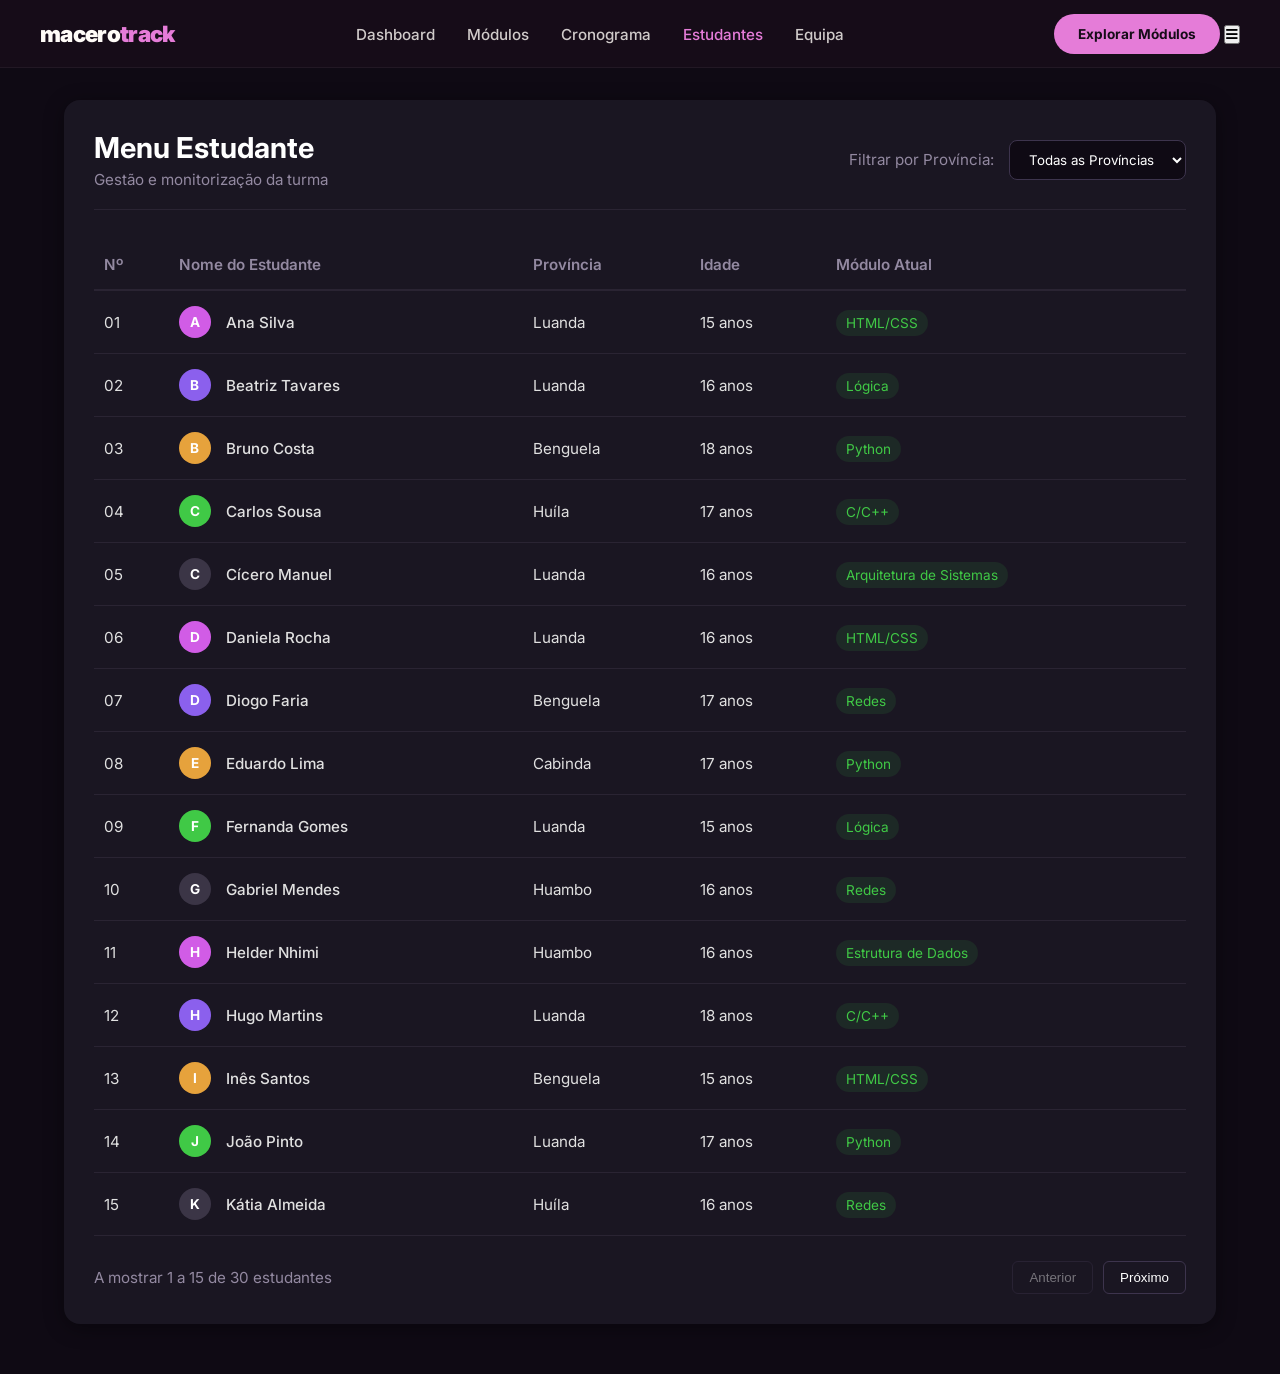
==== estudantes.html @ 0172c520 "Meu primeiro commit no Git Bash" ====
<!DOCTYPE html>
<html lang="pt-PT">
<head>
    <meta charset="UTF-8">
    <meta name="viewport" content="width=device-width, initial-scale=1.0">
    <title>Macerotrack - Estudantes</title>
    
    <link href="https://fonts.googleapis.com/css2?family=Inter:wght@400;500;600;700;900&display=swap" rel="stylesheet">
    <link rel="stylesheet" href="https://cdnjs.cloudflare.com/ajax/libs/font-awesome/6.4.0/css/all.min.css">
    
    <link rel="stylesheet" href="style.css">
</head>
<body>

    <header class="navbar-toggl">
        <div class="nav-container">
            <div class="logo">macero<span>track</span></div>
            
            <nav class="nav-menu" aria-label="Navegação Principal">
                <a href="index.html#dashboard">Dashboard</a>
                <a href="index.html#modulos">Módulos</a>
                <a href="index.html#cronograma">Cronograma</a>
                <a href="estudantes.html" style="color: var(--accent-pink); opacity: 1;">Estudantes</a>
                <a href="index.html#equipa">Equipa</a>
            </nav>
            
            <div class="nav-right">
                <a href="index.html#modulos" class="btn-toggl-rosa">Explorar Módulos</a>
                <button class="menu-mobile-toggle" aria-label="Abrir menu de navegação" aria-expanded="false">
                    <i class="fas fa-bars"></i>
                </button>
            </div>
        </div>
    </header>

    <main class="estudantes-main">
        <div class="estudantes-container">
            
            <div class="estudantes-header">
                <div>
                    <h2 class="titulo-seccao">Menu Estudante</h2>
                    <p class="subtitulo">Gestão e monitorização da turma</p>
                </div>
                <div class="filtro-provincia">
                    <label for="filtro">Filtrar por Província:</label>
                    <select id="filtro" class="select-dark">
                        <option value="todas">Todas as Províncias</option>
                        <option value="luanda">Luanda</option>
                        <option value="benguela">Benguela</option>
                        <option value="huambo">Huambo</option>
                        <option value="huila">Huíla</option>
                    </select>
                </div>
            </div>

            <div class="tabela-wrapper">
                <table class="tabela-estudantes">
                    <thead>
                        <tr>
                            <th>Nº</th>
                            <th>Nome do Estudante</th>
                            <th>Província</th>
                            <th>Idade</th>
                            <th>Módulo Atual</th> </tr>
                    </thead>
                    <tbody id="tabela-body">
                    </tbody>
                </table>
            </div>

            <div class="tabela-footer">
                <span id="info-paginacao">A mostrar 1 a 15 de 30 estudantes</span>
                <div class="paginacao-controles">
                    <button id="btn-anterior" class="btn-pag">Anterior</button>
                    <button id="btn-proximo" class="btn-pag">Próximo</button>
                </div>
            </div>
            
        </div>
    </main>

    <script src="script.js"></script>
</body>
</html>
---- style.css ----
/* ==========================================================================
   VARIÁVEIS GLOBAIS (ROOT) - Otimização para fácil manutenção
   ========================================================================== */
:root {
    /* Paleta de Cores Principais */
    --bg-main: #160c18;
    --bg-dark: #120914;
    --bg-card: #221425;
    --bg-light: #fffbf7;
    
    /* Cores de Texto */
    --text-light: #fffbf7;
    --text-muted: #a0aec0;
    --text-dark: #2c1338;
    --text-dark-muted: #55415f;
    --text-gray: #718096;

    /* Cores de Destaque (Accent) */
    --accent-pink: #e57cd8;
    --accent-pink-hover: #f39be8;
    --accent-rose: #ff4a85;
    --accent-rose-hover: #e03e72;
    --accent-green: #27c93f;
    --accent-amber: #ffbd2e;
    --accent-purple: #bc95df;
    --accent-red: #ff5f56;

    /* Configurações Gerais */
    --font-main: 'Inter', sans-serif;
    --transition-fast: 0.2s ease;
    --transition-smooth: 0.4s cubic-bezier(0.165, 0.84, 0.44, 1);
}

/* ==========================================================================
   RESET & CONFIGURAÇÕES GLOBAIS
   ========================================================================== */
* {
    margin: 0;
    padding: 0;
    box-sizing: border-box;
}

body {
    background-color: var(--bg-main);
    color: var(--text-light);
    font-family: var(--font-main);
    overflow-x: hidden;
    scroll-behavior: smooth;
}

/* ==========================================================================
   NAVBAR
   ========================================================================== */
.navbar-toggl {
    position: fixed;
    top: 0;
    left: 0;
    width: 100%;
    background-color: var(--bg-main);
    border-bottom: 1px solid rgba(255, 251, 247, 0.05);
    z-index: 1000;
    padding: 20px 40px;
}

.nav-container {
    max-width: 1300px;
    margin: 0 auto;
    display: flex;
    justify-content: space-between;
    align-items: center;
}

.logo {
    font-size: 1.4rem;
    font-weight: 900;
    letter-spacing: -0.03em;
}

.logo span { 
    color: var(--accent-pink); 
}

.nav-menu a {
    color: var(--text-light);
    text-decoration: none;
    font-size: 0.95rem;
    font-weight: 500;
    margin-right: 28px;
    opacity: 0.8;
    transition: opacity var(--transition-fast), color var(--transition-fast);
}

.nav-menu a:hover { 
    opacity: 1; 
    color: var(--accent-pink); 
}

.btn-toggl-rosa {
    background-color: var(--accent-pink);
    color: var(--bg-main);
    text-decoration: none;
    font-weight: 700;
    font-size: 0.85rem;
    padding: 12px 24px;
    border-radius: 50px;
    transition: transform var(--transition-fast), background-color var(--transition-fast);
}

.btn-toggl-rosa:hover { 
    transform: scale(1.05); 
    background-color: var(--accent-pink-hover);
}

/* ==========================================================================
   HERO PRINCIPAL (BOAS-VINDAS)
   ========================================================================== */
.hero-section {
    padding: 160px 24px 60px 24px;
    display: flex;
    flex-direction: column;
    align-items: center;
    text-align: center;
}

.hero-text-container {
    padding: 60px 20px 40px 20px;
    max-width: 900px;
    margin: 0 auto;
}

.hero-title {
    font-size: 3.5rem;
    font-weight: 900;
    line-height: 1.1;
    letter-spacing: -0.04em;
    margin-bottom: 24px;
}

.hero-title span { 
    font-style: italic; 
    color: var(--accent-pink); 
    font-weight: 400; 
}

.hero-about-box {
    margin-bottom: 30px;
}

.hero-subtitle, .hero-description { 
    font-size: 1.1rem; 
    color: var(--text-muted); 
    max-width: 800px; 
    margin: 0 auto 15px auto; 
    line-height: 1.6; 
}

/* BOTOÕES DO HERO */
.hero-buttons-row {
    display: block;
    text-align: center;
    margin-top: 25px;
    margin-bottom: 50px;
}

.btn-primary, .btn-secondary {
    display: inline-block;
    padding: 12px 28px;
    border-radius: 30px;
    text-decoration: none;
    font-weight: bold;
    font-size: 1rem;
    margin: 0 10px;
    transition: all var(--transition-fast);
}

.btn-primary {
    background-color: var(--accent-rose);
    color: var(--text-light);
}

.btn-primary:hover {
    background-color: var(--accent-rose-hover);
}

.btn-secondary {
    background-color: transparent;
    color: var(--text-light);
    border: 2px solid var(--accent-rose);
}

.btn-secondary:hover {
    background-color: rgba(213, 74, 133, 0.1);
}

/* ==========================================================================
   SEÇÃO MASTER: WORKSPACE TOGGL TRACK
   ========================================================================== */
.toggl-layout-wrapper {
    display: flex;
    width: 100%;
    max-width: 1300px;
    gap: 30px;
    justify-content: center;
    align-items: stretch;
}

/* --- COLUNAS LATERAIS (ESQUERDA E DIREITA) --- */
.toggl-side-left, .toggl-side-right {
    flex: 1;
    display: flex;
    flex-direction: column;
    align-items: center;
    justify-content: center;
    background: rgba(255, 255, 255, 0.02);
    border-radius: 16px;
    padding: 30px;
    border: 1px solid rgba(255, 251, 247, 0.03);
    max-width: 280px;
}

/* --- INTEGRAÇÕES & ÓRBITAS --- */
.integrations-dashed-box {
    width: 160px;
    height: 160px;
    border: 2px dashed rgba(255, 251, 247, 0.2);
    border-radius: 50%;
    position: relative;
    display: flex;
    align-items: center;
    justify-content: center;
    margin-bottom: 25px;
    animation: spinOrbit 40s linear infinite;
}

.power-button-circle {
    width: 60px;
    height: 60px;
    background: var(--accent-pink);
    border-radius: 50%;
    display: flex;
    align-items: center;
    justify-content: center;
    box-shadow: 0 0 20px rgba(229, 124, 216, 0.4);
    animation: stopSpin 40s linear infinite;
}

.power-icon {
    font-size: 1.6rem;
    color: var(--bg-main);
    font-weight: bold;
}

.icon-orbit {
    position: absolute;
    width: 34px;
    height: 34px;
    background: var(--bg-card);
    border: 1px solid rgba(255, 251, 247, 0.1);
    border-radius: 50%;
    display: flex;
    align-items: center;
    justify-content: center;
    font-size: 0.95rem;
    animation: stopSpin 40s linear infinite;
}

.io-1 { top: -17px; left: calc(50% - 17px); color: #f0db4f; }
.io-2 { right: -17px; top: calc(50% - 17px); color: #fff; }
.io-3 { bottom: -17px; left: calc(50% - 17px); color: #e34f26; }
.io-4 { left: -17px; top: calc(50% - 17px); color: #306998; }
.io-5 { top: 25px; right: 10px; color: #007acc; }
.io-6 { bottom: 25px; left: 10px; color: #264de4; }

@keyframes spinOrbit { from { transform: rotate(0deg); } to { transform: rotate(360deg); } }
@keyframes stopSpin { from { transform: rotate(0deg); } to { transform: rotate(-360deg); } }

.integrations-text { text-align: center; }
.integrations-text h3 { font-size: 2rem; font-weight: 900; }
.integrations-text p {
    font-size: 0.75rem;
    font-weight: 700;
    letter-spacing: 0.1em;
    color: var(--accent-pink);
    margin-top: 2px;
}

/* --- COLUNA CENTRAL: CARTÕES PREMIUM --- */
.toggl-center-cards {
    display: flex;
    flex-direction: row;
    justify-content: center;
    align-items: stretch;
    gap: 20px;
    flex: 3;
    min-width: 0;
    max-width: 960px;
    margin: 0 auto;
}

.toggl-white-card {
    flex: 1;
    min-width: 0;
    background-color: var(--bg-main);
    border-radius: 12px;
    border: 1px solid rgba(255, 255, 255, 0.05);
    box-shadow: 0 15px 35px rgba(0, 0, 0, 0.4);
}

.card-inner-padding {
    padding: 30px;
    display: flex;
    flex-direction: column;
    justify-content: space-between;
    height: 100%;
}

.toggl-card-title {
    font-size: 0.85rem;
    font-weight: 800;
    text-transform: uppercase;
    letter-spacing: 0.08em;
    opacity: 0.6;
    margin-bottom: 25px;
}

/* Gráfico de Barras */
.toggl-bars-container {
    height: 180px;
    display: flex;
    align-items: flex-end;
    gap: 28px;
    border-bottom: 2px solid rgba(255, 255, 255, 0.08);
    padding-bottom: 10px;
}

.toggl-bar-column {
    flex: 1;
    display: flex;
    flex-direction: column;
    justify-content: flex-end;
    height: 100%;
    position: relative;
    align-items: center;
}

.bar-fill {
    width: 100%;
    height: var(--bar-h);
    border-radius: 6px 6px 0 0;
    transition: transform var(--transition-fast), opacity var(--transition-fast);
}

.bar-fill:hover {
    opacity: 0.85;
    transform: scaleY(1.02);
}

.bar-name {
    font-size: 0.8rem;
    font-weight: 700;
    opacity: 0.7;
    margin-top: 8px;
    position: absolute;
    bottom: -25px;
}

/* Paleta do Gráfico */
.bg-tlp, .bg-pink { background-color: var(--accent-pink); }
.bg-tic, .bg-green { background-color: var(--accent-green); }
.bg-mat, .bg-amber { background-color: var(--accent-amber); }
.bg-port, .bg-purple { background-color: var(--accent-purple); }

/* Sumário de Atividade */
.toggl-card-footer-row {
    display: flex;
    align-items: center;
    background: rgba(255, 255, 255, 0.03);
    padding: 14px 16px;
    border-radius: 8px;
    font-size: 0.88rem;
    border-left: 4px solid var(--accent-pink);
    margin-top: 40px;
    gap: 8px;
    width: 100%;
}

.footer-dot-pink {
    width: 8px;
    height: 8px;
    background-color: var(--accent-pink);
    border-radius: 50%;
    margin-right: 4px;
    flex-shrink: 0;
}

.footer-project-txt {
    flex: 1;
    font-weight: 600;
    white-space: nowrap;
    overflow: hidden;
    text-overflow: ellipsis;
}

.footer-timer-txt {
    font-weight: 700;
    color: var(--accent-pink);
    flex-shrink: 0;
}

/* Top Active Bar */
.toggl-active-top-bar {
    border-bottom: 1px solid rgba(255, 255, 255, 0.06);
    padding-bottom: 20px;
    margin-bottom: 20px;
}

.top-bar-label, .table-grid-header {
    font-size: 0.75rem;
    font-weight: 700;
    opacity: 0.5;
    letter-spacing: 0.05em;
}

.top-bar-label {
    display: block;
    margin-bottom: 12px;
}

.top-users-flex {
    display: flex;
    gap: 12px;
    flex-wrap: wrap;
}

.user-pill {
    display: flex;
    align-items: center;
    gap: 8px;
    background: rgba(255, 255, 255, 0.04);
    padding: 6px 12px;
    border-radius: 50px;
    font-size: 0.85rem;
    font-weight: 600;
}

.pill-av, .row-av {
    border-radius: 50%;
    display: flex;
    align-items: center;
    justify-content: center;
    color: var(--bg-main);
    font-weight: 700;
}

.pill-av { width: 20px; height: 20px; font-size: 0.7rem; }
.row-av { width: 24px; height: 24px; font-size: 0.75rem; flex-shrink: 0; }
.pill-time { opacity: 0.5; font-weight: 400; margin-left: 4px; }

/* Tabela em Grid */
.toggl-grid-table {
    display: flex;
    flex-direction: column;
    width: 100%;
}

.table-grid-header, .table-grid-row {
    display: grid;
    grid-template-columns: 100px 1fr 65px;
    gap: 12px;
    align-items: center;
    width: 100%;
}

.table-grid-header {
    padding-bottom: 10px;
    border-bottom: 1px solid rgba(255, 255, 255, 0.06);
}

.table-grid-header div { white-space: nowrap; }

.table-grid-body {
    display: flex;
    flex-direction: column;
}

.table-grid-row {
    padding: 14px 0;
    border-bottom: 1px solid rgba(255, 255, 255, 0.04);
    font-size: 0.88rem;
}

.row-active-now {
    background: rgba(39, 201, 63, 0.05);
    margin: 0 -15px;
    padding: 14px 15px;
    border-radius: 4px;
    border-bottom: none;
}

.cell-member {
    display: flex;
    align-items: center;
    gap: 10px;
    min-width: 0;
}

.name-bold, .cell-desc {
    white-space: nowrap;
    overflow: hidden;
    text-overflow: ellipsis;
}

.name-bold { font-weight: 700; }
.cell-desc { opacity: 0.7; }

.cell-time {
    text-align: right;
    font-weight: 600;
    display: flex;
    align-items: center;
    justify-content: flex-end;
    gap: 6px;
    white-space: nowrap;
}

.pulse-green-dot {
    width: 8px;
    height: 8px;
    background-color: var(--accent-green);
    border-radius: 50%;
    box-shadow: 0 0 8px var(--accent-green);
    animation: pulseGreen 2s infinite;
}

@keyframes pulseGreen {
    0% { transform: scale(0.95); box-shadow: 0 0 0 0 rgba(39, 201, 63, 0.7); }
    70% { transform: scale(1); box-shadow: 0 0 0 6px rgba(39, 201, 63, 0); }
    100% { transform: scale(0.95); box-shadow: 0 0 0 0 rgba(39, 201, 63, 0); }
}

/* --- COLUNA DIREITA: COMPOSIÇÃO DE DISPOSITIVOS --- */
.texto-plataformas {
    position: absolute;
    top: 25px;
    left: 25px;
    right: 25px;
    pointer-events: none;
    z-index: 10;
}

.texto-plataformas h4 {
    color: var(--text-gray);
    font-size: 0.85rem;
    letter-spacing: 0.05em;
    font-weight: bold;
    margin: 0 0 8px 0;
    text-transform: uppercase;
    text-align: left;
    line-height: 1.2;
}

.texto-plataformas p {
    color: var(--text-muted);
    font-size: 0.8rem;
    line-height: 1.4;
    margin: 0;
    text-align: left;
}

.vector-illustration-container {
    display: flex;
    flex-direction: column;
    align-items: center;
    width: 100%;
    position: relative;
}

.v-phone-wrapper {
    width: 52px;
    height: 100px;
    background: var(--bg-card);
    border: 2px solid rgba(255, 251, 247, 0.2);
    border-radius: 10px;
    position: absolute;
    top: -25px;
    left: 5px;
    z-index: 2;
    padding: 5px;
    display: flex;
    flex-direction: column;
    justify-content: flex-end;
    align-items: center;
    box-shadow: 0 10px 25px rgba(0,0,0,0.4);
}

.v-phone-screen { width: 100%; height: 78px; background: var(--accent-pink); border-radius: 5px; }
.v-phone-button { width: 14px; height: 2px; background: rgba(255,251,247,0.2); margin-top: 4px; border-radius: 2px; }

.v-connect-line {
    width: 80px;
    height: 2px;
    border-top: 2px dashed rgba(255, 251, 247, 0.15);
    position: absolute;
    top: 35px;
    right: 35px;
    transform: rotate(-15deg);
}

.v-laptop-wrapper {
    width: 150px;
    display: flex;
    flex-direction: column;
    align-items: center;
    margin-top: 45px;
}

.v-laptop-screen {
    width: 130px;
    height: 82px;
    background: var(--bg-card);
    border: 3px solid rgba(255, 251, 247, 0.2);
    border-bottom: none;
    border-radius: 8px 8px 0 0;
    display: flex;
    align-items: center;
    justify-content: center;
}

.v-laptop-logo { width: 12px; height: 12px; background: var(--bg-light); opacity: 0.15; border-radius: 50%; }
.v-laptop-base { width: 160px; height: 6px; background: rgba(255, 251, 247, 0.3); border-radius: 0 0 6px 6px; }
.v-hands-typing { display: flex; justify-content: space-between; width: 55px; margin-top: 6px; opacity: 0.25; }
.v-hand-l, .v-hand-r { width: 16px; height: 5px; background: var(--bg-light); border-radius: 3px; }

/* Barra inferior de marcas */
.toggl-brands-footer {
    width: 100%;
    max-width: 1300px;
    border-top: 1px solid rgba(255, 251, 247, 0.05);
    margin-top: 60px;
    padding-top: 30px;
}

.brands-inner-flex {
    display: flex;
    justify-content: center;
    align-items: center;
    max-width: 900px;
    margin: 0 auto;
    flex-wrap: wrap;
    gap: 50px;
}

.brand-item-logo i {
    font-size: 32px;
    color: rgba(255, 255, 255, 0.25); 
    transition: color 0.3s ease, transform var(--transition-fast);
}

.brand-item-logo i:hover { 
    color: var(--accent-pink); 
    transform: scale(1.08);
}

/* ==========================================================================
   MÓDULOS TÉCNICOS
   ========================================================================== */
.modulos-cards-section {
    padding: 100px 40px;
    background-color: var(--bg-light);
    color: var(--text-dark);
    display: flex;
    flex-direction: column;
    align-items: center;
}

.modulos-cards-section .section-header {
    text-align: center;
    max-width: 650px;
    margin-bottom: 50px;
}

.modulos-cards-section .section-header h2 {
    font-size: 2.4rem;
    font-weight: 900;
    margin-bottom: 14px;
    letter-spacing: -0.02em;
}

.modulos-cards-section .section-header p {
    opacity: 0.7;
    font-size: 1.05rem;
    line-height: 1.5;
}

.cards-modulos-container {
    display: flex;
    width: 100%;
    max-width: 1200px;
    gap: 30px;
    justify-content: center;
    flex-wrap: wrap;
}

.card-modulo {
    flex: 1;
    min-width: 300px;
    max-width: 360px;
    padding: 35px 25px;
    border-radius: 16px;
    display: flex;
    flex-direction: column;
    justify-content: space-between;
    box-shadow: 0 4px 20px rgba(44, 19, 56, 0.02);
    position: relative;
    z-index: 1;
    transition: transform var(--transition-smooth), box-shadow var(--transition-smooth);
}

.card-modulo:hover {
    transform: translateY(-12px) scale(1.02);
    box-shadow: 0 22px 40px rgba(44, 19, 56, 0.1);
    z-index: 5;
}

.style-rosa { background-color: #fff0eb; }
.style-amarelo { background-color: #fff9e6; }
.style-lilas { background-color: #f7effa; }

.card-top-num {
    font-size: 2.2rem;
    font-weight: 900;
    color: var(--text-dark);
    margin-bottom: 12px;
    text-align: center;
}

.card-headline {
    font-size: 1.2rem;
    font-weight: 800;
    text-align: center;
    color: var(--text-dark);
    margin-bottom: 20px;
    min-height: 40px;
}

.card-img-wrapper {
    width: 100%;
    height: 160px;
    border-radius: 12px;
    overflow: hidden;
    margin-bottom: 22px;
    border: 1px solid rgba(44, 19, 56, 0.05);
}

.card-img-wrapper img {
    width: 100%;
    height: 100%;
    object-fit: cover;
}

.card-desc-text {
    font-size: 0.95rem;
    line-height: 1.6;
    color: var(--text-dark-muted);
    text-align: left;
    margin-bottom: 25px;
}

.card-footer-toggl-style {
    display: flex;
    justify-content: space-between;
    align-items: center;
    border-top: 1px solid rgba(44, 19, 56, 0.08);
    padding-top: 20px;
    margin-top: 10px;
}

.footer-logo-brand {
    height: 26px;
    display: flex;
    align-items: center;
}

.footer-logo-brand img {
    height: 100%;
    width: auto;
}

.footer-badge-text {
    font-size: 0.82rem;
    font-weight: 700;
    color: var(--text-dark);
    letter-spacing: 0.3px;
    display: block;
    padding: 2px 8px;
    transform-origin: bottom left;
    transition: transform var(--transition-smooth);
}

.card-modulo:hover .footer-badge-text {
    transform: skewX(-12px) rotate(2deg);
}

.footer-badge-text span {
    margin-left: 6px;
    font-size: 0.9rem;
    display: inline-block;
    transition: transform 0.3s ease;
}

.card-modulo:hover .footer-badge-text span {
    transform: translateX(6px) rotate(-2deg);
}

/* ==========================================================================
   CRONOGRAMA DE HORÁRIOS TÉCNICOS
   ========================================================================== */
.cronograma-section {
    padding: 100px 40px;
    background-color: var(--bg-main);
    display: flex;
    flex-direction: column;
    align-items: center;
}

.calendar-container {
    width: 100%;
    max-width: 1200px;
    display: grid;
    grid-template-columns: repeat(5, 1fr);
    gap: 16px;
    margin-top: 40px;
}

.calendar-day {
    background: var(--bg-card);
    border-radius: 12px;
    padding: 20px;
    border: 1px solid rgba(255, 251, 247, 0.05);
    min-height: 220px;
    display: flex;
    flex-direction: column;
    gap: 10px;
}

.day-name {
    font-size: 0.95rem;
    font-weight: 700;
    opacity: 0.5;
    padding-bottom: 8px;
    border-bottom: 1px solid rgba(255, 255, 255, 0.05);
    margin-bottom: 6px;
}

.calendar-event {
    padding: 12px;
    border-radius: 8px;
    font-size: 0.85rem;
    font-weight: 700;
    line-height: 1.2;
}

/* ==========================================================================
   CRONOGRAMA DE HORÁRIOS TÉCNICOS (ATUALIZADO)
   ========================================================================== */

/* Matérias de T.I. e Práticas */
.block-tlp { 
    background: rgba(229, 124, 216, 0.12); 
    color: var(--accent-pink); 
    border-left: 4px solid var(--accent-pink); 
}
.block-tic { 
    background: rgba(39, 201, 63, 0.12); 
    color: var(--accent-green); 
    border-left: 4px solid var(--accent-green); 
}
.block-electrotecnia { 
    background: rgba(227, 79, 38, 0.12); 
    color: #e34f26; /* Laranja Escuro/Ferrugem */
    border-left: 4px solid #e34f26; 
}

/* Ciências Exatas */
.block-matematica { 
    background: rgba(255, 95, 86, 0.12); 
    color: var(--accent-red); 
    border-left: 4px solid var(--accent-red); 
}
.block-fisica { 
    background: rgba(255, 189, 46, 0.12); 
    color: var(--accent-amber); 
    border-left: 4px solid var(--accent-amber); 
}
.block-quimica { 
    background: rgba(139, 92, 246, 0.12); 
    color: #8b5cf6; /* Índigo/Roxo Claro */
    border-left: 4px solid #8b5cf6; 
}

/* Linguagens e Humanas */
.block-portugues { 
    background: rgba(255, 74, 133, 0.12); 
    color: var(--accent-rose); 
    border-left: 4px solid var(--accent-rose); 
}
.block-ingles { 
    background: rgba(51, 181, 229, 0.12); 
    color: #33b5e5; /* Azul Claro/Ciano */
    border-left: 4px solid #33b5e5; 
}
.block-fai { 
    background: rgba(188, 149, 223, 0.12); 
    color: var(--accent-purple); 
    border-left: 4px solid var(--accent-purple); 
}

/* Gestão e Outros */
.block-empreendedorismo { 
    background: rgba(32, 201, 151, 0.12); 
    color: #20c997; /* Verde Água/Mint */
    border-left: 4px solid #20c997; 
}
.block-seac { 
    background: rgba(255, 95, 86, 0.12); /* Mesma cor base do Red, se decidires usar */
    color: var(--accent-red); 
    border-left: 4px solid var(--accent-red); 
}

/* Estudo Livre */
.block-free { 
    background: rgba(255, 255, 255, 0.04); 
    color: var(--text-light); 
    opacity: 0.4; 
    font-style: italic; 
    border-left: 4px solid rgba(255, 255, 255, 0.2); 
}

/* ==========================================================================
   DESENVOLVEDORES (EQUIPA)
   ========================================================================== */
.equipa-section {
    padding: 100px 40px;
    background: var(--bg-dark);
    display: flex;
    flex-direction: column;
    align-items: center;
}

.section-title-center {
    text-align: center;
    font-size: 2.5rem;
    font-weight: 900;
    margin-bottom: 50px;
    letter-spacing: -0.02em;
}

.cards-equipa-container {
    width: 100%;
    max-width: 1200px;
    display: grid;
    grid-template-columns: repeat(3, 1fr);
    gap: 24px;
}

.card-membro {
    background: var(--bg-main);
    border: 1px solid rgba(255, 251, 247, 0.05);
    padding: 40px 30px;
    border-radius: 16px;
    position: relative;
    transition: transform 0.3s, border-color 0.3s, box-shadow 0.3s;
}

.card-membro:hover {
    transform: translateY(-5px);
    border-color: var(--accent-pink);
    box-shadow: 0 15px 30px rgba(0, 0, 0, 0.2);
}

.membro-num {
    font-size: 3.5rem;
    font-weight: 900;
    color: var(--accent-pink);
    opacity: 0.08;
    position: absolute;
    top: 15px;
    right: 25px;
    user-select: none;
}

.card-membro h3 {
    font-size: 1.4rem;
    font-weight: 800;
    margin-bottom: 12px;
}

.card-membro p {
    opacity: 0.7;
    font-size: 0.95rem;
    line-height: 1.6;
}

.membro-contactos {
    margin-top: 15px;
    display: flex;
    flex-direction: column;
    gap: 8px;
    text-align: left;
}

.membro-contactos a {
    color: var(--text-muted);
    text-decoration: none;
    font-size: 0.9rem;
    transition: color var(--transition-fast);
    display: inline-flex;
    align-items: center;
    gap: 10px;
}

.membro-contactos a:hover {
    color: var(--accent-rose);
}

/* ==========================================================================
   RODAPÉ FINAL
   ========================================================================== */
.footer-toggl {
    text-align: center;
    padding: 40px 24px;
    opacity: 0.5;
    font-size: 0.9rem;
    border-top: 1px solid rgba(255, 251, 247, 0.03);
    background-color: var(--bg-dark);
}

/* ==========================================================================
   RESPONSIVIDADE (MOBILE FIRST/ADAPTIVE)
   ========================================================================== */
@media (max-width: 1150px) {
    .toggl-layout-wrapper {
        flex-direction: column;
        align-items: center;
    }
    .toggl-side-left, .toggl-side-right {
        max-width: 100%;
        width: 100%;
    }
    .cards-equipa-container {
        grid-template-columns: repeat(2, 1fr);
    }
}

@media (max-width: 850px) {
    .hero-title {
        font-size: 2.6rem;
    }
    .nav-menu {
        display: none;
    }
    .calendar-container, .cards-equipa-container {
        grid-template-columns: 1fr;
    }
    .toggl-center-cards {
        flex-direction: column;
        align-items: stretch;
    }
    .table-grid-header, .table-grid-row {
        grid-template-columns: 100px 1fr;
    }
    .cell-time {
        display: none;
    }
}

/* Container em Grid de 2 Colunas */
.dashboard-grid-2 {
    display: grid;
    grid-template-columns: 2fr 1fr;
    gap: 24px;
    margin-top: 30px;
    padding: 0 20px;
}

/* Base dos Cards (Igual ao que já deves ter) */
.dashboard-card {
    background: rgba(255, 255, 255, 0.03);
    border: 1px solid rgba(255, 255, 255, 0.05);
    border-radius: 16px;
    padding: 24px;
}

.card-header {
    display: flex;
    justify-content: space-between;
    align-items: center;
    margin-bottom: 20px;
}

.badge-count {
    background: rgba(229, 124, 216, 0.15);
    color: var(--accent-pink);
    padding: 4px 10px;
    border-radius: 20px;
    font-size: 0.8rem;
    font-weight: bold;
}

/* Tabela de Estudantes */
.table-wrapper {
    max-height: 300px;
    overflow-y: auto;
    padding-right: 8px;
}

/* Scrollbar Bonita */
.table-wrapper::-webkit-scrollbar {
    width: 6px;
}
.table-wrapper::-webkit-scrollbar-thumb {
    background: rgba(255, 255, 255, 0.1);
    border-radius: 10px;
}

.students-table {
    width: 100%;
    border-collapse: collapse;
    text-align: left;
}

.students-table th {
    color: var(--text-muted);
    font-size: 0.85rem;
    padding-bottom: 12px;
    border-bottom: 1px solid rgba(255, 255, 255, 0.05);
}

.students-table td {
    padding: 14px 0;
    border-bottom: 1px solid rgba(255, 255, 255, 0.03);
    font-size: 0.95rem;
}

.student-profile {
    display: flex;
    align-items: center;
    gap: 10px;
}

.avatar-mini {
    width: 28px;
    height: 28px;
    background: rgba(255, 255, 255, 0.1);
    border-radius: 50%;
}

.status-dot {
    display: inline-block;
    width: 8px;
    height: 8px;
    background: var(--accent-green);
    border-radius: 50%;
    margin-right: 5px;
}

/* Painel de Províncias e Barras de Progresso */
.card-subtitle {
    color: var(--text-muted);
    font-size: 0.85rem;
    margin-top: -15px;
    margin-bottom: 25px;
}

.provincia-item {
    margin-bottom: 20px;
}

.provincia-info {
    display: flex;
    justify-content: space-between;
    margin-bottom: 8px;
    font-size: 0.9rem;
}

.provincia-qty {
    color: var(--text-muted);
}

.progress-bar-bg {
    width: 100%;
    height: 6px;
    background: rgba(255, 255, 255, 0.05);
    border-radius: 10px;
    overflow: hidden;
}

.progress-bar-fill {
    height: 100%;
    border-radius: 10px;
}

/* Cores customizadas para as barras das províncias */
.fill-luanda { background: var(--accent-purple); }
.fill-benguela { background: var(--accent-pink); }
.fill-huambo { background: var(--accent-green); }

/* ========================================== */
/* CSS EXCLUSIVO DA PÁGINA: ESTUDANTES        */
/* ========================================== */

/* Container Principal com espaço para a Navbar Fixa */
.estudantes-main {
    padding: 100px 5% 50px; 
    background-color: #0f0a14; /* Cor de fundo principal baseada na vossa imagem */
    min-height: 100vh;
    color: #ffffff;
}

/* O "Card" gigante onde a tabela fica dentro */
.estudantes-container {
    background-color: #1a1622; /* Fundo ligeiramente mais claro para destacar */
    border-radius: 16px;
    padding: 30px;
    box-shadow: 0 4px 20px rgba(0, 0, 0, 0.4);
}

/* Cabeçalho e Filtro Província */
.estudantes-header {
    display: flex;
    justify-content: space-between;
    align-items: center;
    margin-bottom: 30px;
    border-bottom: 1px solid #2a2433;
    padding-bottom: 20px;
}

.titulo-seccao {
    font-size: 1.8rem;
    margin: 0;
    color: #ffffff;
}

.subtitulo {
    font-size: 0.95rem;
    color: #9389a1;
    margin-top: 5px;
}

.filtro-provincia {
    display: flex;
    align-items: center;
    gap: 15px;
}

.filtro-provincia label {
    font-size: 0.95rem;
    color: #9389a1;
}

.select-dark {
    background-color: #0f0a14;
    color: #ffffff;
    border: 1px solid #3d344d;
    padding: 10px 15px;
    border-radius: 8px;
    outline: none;
    cursor: pointer;
    font-family: inherit;
}

/* Estrutura da Tabela */
.tabela-wrapper {
    overflow-x: auto; /* Permite scroll horizontal em telemóveis */
}

.tabela-estudantes {
    width: 100%;
    border-collapse: collapse;
    text-align: left;
}

.tabela-estudantes th {
    color: #9389a1;
    font-weight: 600;
    padding: 15px 10px;
    border-bottom: 2px solid #2a2433;
    font-size: 0.95rem;
}

.tabela-estudantes td {
    padding: 15px 10px;
    border-bottom: 1px solid #2a2433;
    font-size: 0.95rem;
    color: #e0e0e0;
}

.tabela-estudantes tbody tr:hover {
    background-color: #231d2e; /* Efeito highlight quando passas o rato */
    cursor: pointer;
    transition: background-color 0.2s ease;
}

/* Avatares Circulares na Tabela */
.aluno-info {
    display: flex;
    align-items: center;
    gap: 15px;
    font-weight: 500;
}

.avatar {
    width: 32px;
    height: 32px;
    border-radius: 50%;
    display: flex;
    justify-content: center;
    align-items: center;
    font-size: 0.85rem;
    font-weight: bold;
    color: #fff;
}

/* Cores dos avatares inspiradas no vosso design original */
.c-bg { background-color: #d15ce6; } /* Rosa do Cícero */
.m-bg { background-color: #8b60ed; } /* Roxo do Moisés */
.s-bg { background-color: #e6a23c; } /* Amarelo do Sadrack */
.h-bg { background-color: #40c946; } /* Verde do Helder */
.d-bg { background-color: #3b3546; } /* Cinza Escuro Padrão para os outros alunos */

/* Estilo do Status Ativo */
.status-ativo {
    font-size: 0.85rem;
    color: #40c946;
    background-color: rgba(64, 201, 70, 0.1);
    padding: 5px 10px;
    border-radius: 20px;
}

/* Falsa Paginação (Rodapé) */
.tabela-footer {
    display: flex;
    justify-content: space-between;
    align-items: center;
    margin-top: 25px;
    font-size: 0.95rem;
    color: #9389a1;
}

.paginacao-controles {
    display: flex;
    gap: 10px;
}

.btn-pag {
    background-color: #1a1622;
    border: 1px solid #3d344d;
    color: #fff;
    padding: 8px 16px;
    border-radius: 6px;
    cursor: pointer;
    transition: all 0.2s ease;
}

.btn-pag.active {
    background-color: #d15ce6;
    border-color: #d15ce6;
}

.btn-pag:hover:not(:disabled) {
    background-color: #3d344d;
}

.btn-pag:disabled {
    opacity: 0.4;
    cursor: not-allowed;
}
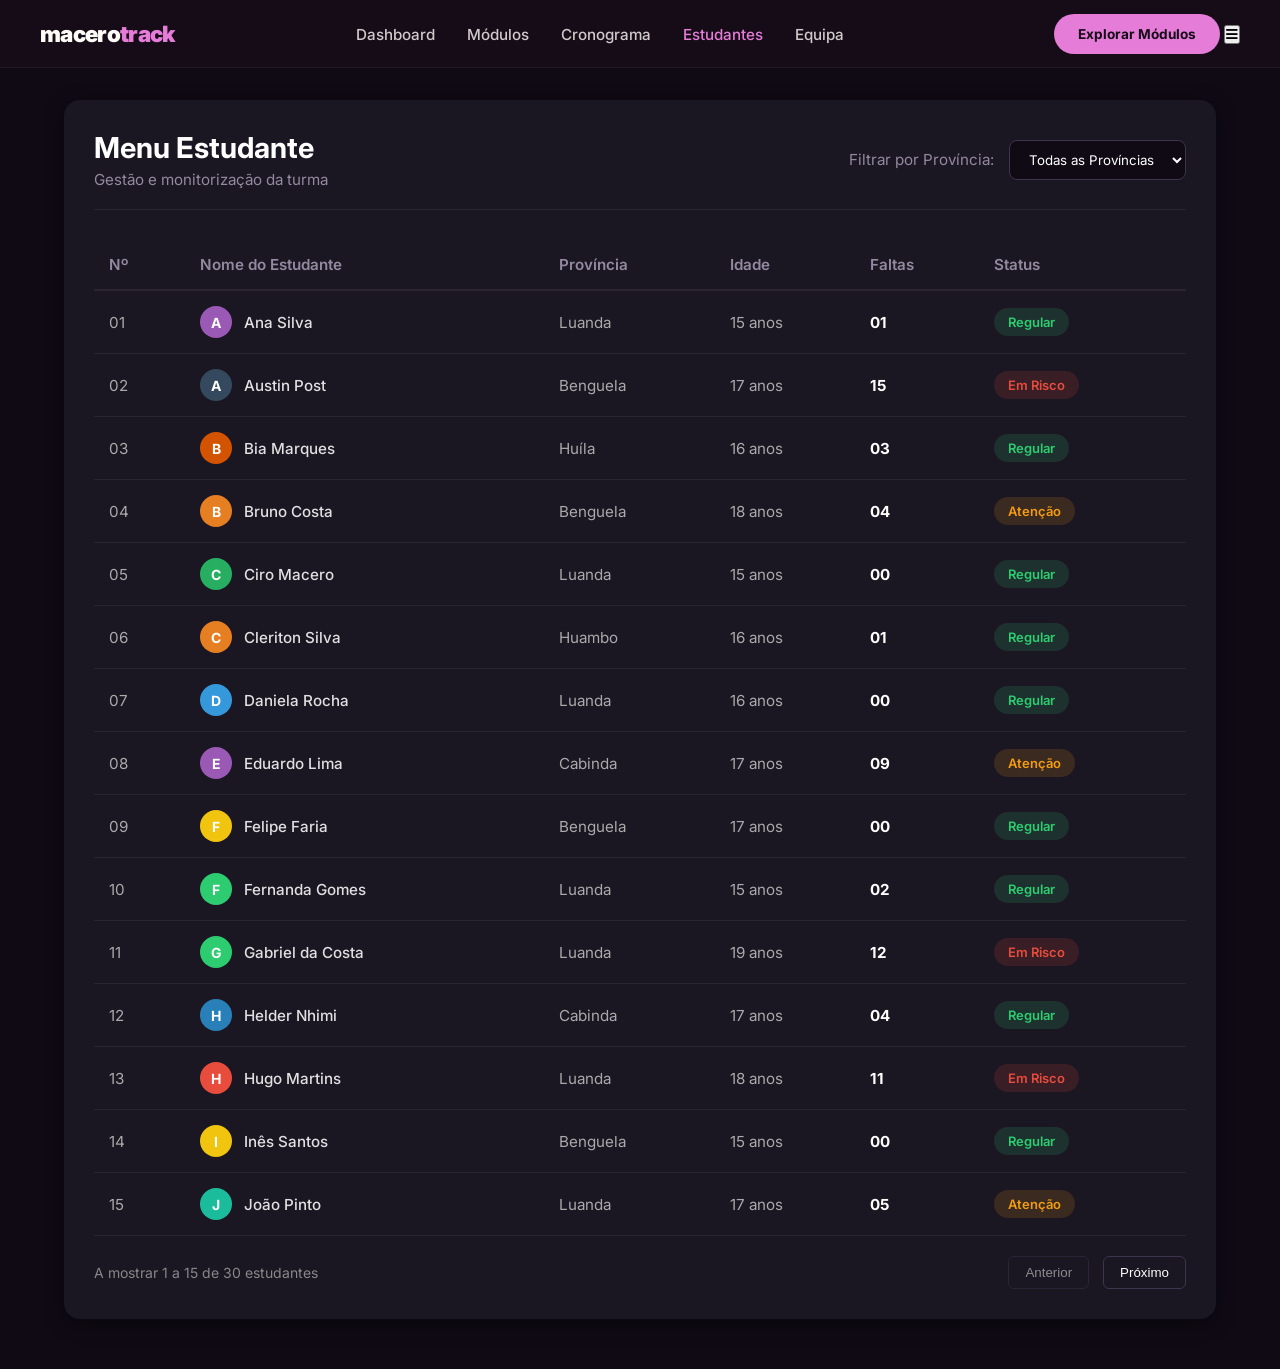
==== commit 44aa6d60: "feat: refatorar dashboard e sincronizar dados dos estudantes" ====
--- a/estudantes.html
+++ b/estudantes.html
@@ -54,25 +54,447 @@
             </div>
 
             <div class="tabela-wrapper">
-                <table class="tabela-estudantes">
+                <table class="tabela-estudantes" style="width: 100%; text-align: left; border-collapse: collapse;">
                     <thead>
-                        <tr>
-                            <th>Nº</th>
+                        <tr style="border-bottom: 1px solid #333; color: #888;">
+                            <th style="padding: 15px;">Nº</th>
                             <th>Nome do Estudante</th>
                             <th>Província</th>
                             <th>Idade</th>
-                            <th>Módulo Atual</th> </tr>
+                            <th>Faltas</th>
+                            <th>Status</th>
+                        </tr>
                     </thead>
-                    <tbody id="tabela-body">
+                    <tbody>
+                        <tr style="border-bottom: 1px solid #222;">
+                            <td style="padding: 15px; color: #aaa;">01</td>
+                            <td>
+                                <div class="aluno-info">
+                                    <span class="avatar" style="background-color: #9b59b6;">A</span>
+                                    Ana Silva
+                                </div>
+                            </td>
+                            <td style="color: #aaa;">Luanda</td>
+                            <td style="color: #aaa;">15 anos</td>
+                            <td style="color: #fff; font-weight: bold;">01</td>
+                            <td><span class="status-badge status-regular">Regular</span></td>
+                        </tr>
+
+                        <tr style="border-bottom: 1px solid #222;">
+                            <td style="padding: 15px; color: #aaa;">02</td>
+                            <td>
+                                <div class="aluno-info">
+                                    <span class="avatar" style="background-color: #34495e;">A</span>
+                                    Austin Post
+                                </div>
+                            </td>
+                            <td style="color: #aaa;">Benguela</td>
+                            <td style="color: #aaa;">17 anos</td>
+                            <td style="color: #fff; font-weight: bold;">15</td>
+                            <td><span class="status-badge status-risco">Em Risco</span></td>
+                        </tr>
+
+                        <tr style="border-bottom: 1px solid #222;">
+                            <td style="padding: 15px; color: #aaa;">03</td>
+                            <td>
+                                <div class="aluno-info">
+                                    <span class="avatar" style="background-color: #d35400;">B</span>
+                                    Bia Marques
+                                </div>
+                            </td>
+                            <td style="color: #aaa;">Huíla</td>
+                            <td style="color: #aaa;">16 anos</td>
+                            <td style="color: #fff; font-weight: bold;">03</td>
+                            <td><span class="status-badge status-regular">Regular</span></td>
+                        </tr>
+
+                        <tr style="border-bottom: 1px solid #222;">
+                            <td style="padding: 15px; color: #aaa;">04</td>
+                            <td>
+                                <div class="aluno-info">
+                                    <span class="avatar" style="background-color: #e67e22;">B</span>
+                                    Bruno Costa
+                                </div>
+                            </td>
+                            <td style="color: #aaa;">Benguela</td>
+                            <td style="color: #aaa;">18 anos</td>
+                            <td style="color: #fff; font-weight: bold;">04</td>
+                            <td><span class="status-badge status-atencao">Atenção</span></td>
+                        </tr>
+
+                        <tr style="border-bottom: 1px solid #222;">
+                            <td style="padding: 15px; color: #aaa;">05</td>
+                            <td>
+                                <div class="aluno-info">
+                                    <span class="avatar" style="background-color: #27ae60;">C</span>
+                                    Ciro Macero
+                                </div>
+                            </td>
+                            <td style="color: #aaa;">Luanda</td>
+                            <td style="color: #aaa;">15 anos</td>
+                            <td style="color: #fff; font-weight: bold;">00</td>
+                            <td><span class="status-badge status-regular">Regular</span></td>
+                        </tr>
+
+                        <tr style="border-bottom: 1px solid #222;">
+                            <td style="padding: 15px; color: #aaa;">06</td>
+                            <td>
+                                <div class="aluno-info">
+                                    <span class="avatar" style="background-color: #e67e22;">C</span>
+                                    Cleriton Silva
+                                </div>
+                            </td>
+                            <td style="color: #aaa;">Huambo</td>
+                            <td style="color: #aaa;">16 anos</td>
+                            <td style="color: #fff; font-weight: bold;">01</td>
+                            <td><span class="status-badge status-regular">Regular</span></td>
+                        </tr>
+
+                        <tr style="border-bottom: 1px solid #222;">
+                            <td style="padding: 15px; color: #aaa;">07</td>
+                            <td>
+                                <div class="aluno-info">
+                                    <span class="avatar" style="background-color: #3498db;">D</span>
+                                    Daniela Rocha
+                                </div>
+                            </td>
+                            <td style="color: #aaa;">Luanda</td>
+                            <td style="color: #aaa;">16 anos</td>
+                            <td style="color: #fff; font-weight: bold;">00</td>
+                            <td><span class="status-badge status-regular">Regular</span></td>
+                        </tr>
+
+                        <tr style="border-bottom: 1px solid #222;">
+                            <td style="padding: 15px; color: #aaa;">08</td>
+                            <td>
+                                <div class="aluno-info">
+                                    <span class="avatar" style="background-color: #9b59b6;">E</span>
+                                    Eduardo Lima
+                                </div>
+                            </td>
+                            <td style="color: #aaa;">Cabinda</td>
+                            <td style="color: #aaa;">17 anos</td>
+                            <td style="color: #fff; font-weight: bold;">09</td>
+                            <td><span class="status-badge status-atencao">Atenção</span></td>
+                        </tr>
+
+                        <tr style="border-bottom: 1px solid #222;">
+                            <td style="padding: 15px; color: #aaa;">09</td>
+                            <td>
+                                <div class="aluno-info">
+                                    <span class="avatar" style="background-color: #f1c40f;">F</span>
+                                    Felipe Faria
+                                </div>
+                            </td>
+                            <td style="color: #aaa;">Benguela</td>
+                            <td style="color: #aaa;">17 anos</td>
+                            <td style="color: #fff; font-weight: bold;">00</td>
+                            <td><span class="status-badge status-regular">Regular</span></td>
+                        </tr>
+
+                        <tr style="border-bottom: 1px solid #222;">
+                            <td style="padding: 15px; color: #aaa;">10</td>
+                            <td>
+                                <div class="aluno-info">
+                                    <span class="avatar" style="background-color: #2ecc71;">F</span>
+                                    Fernanda Gomes
+                                </div>
+                            </td>
+                            <td style="color: #aaa;">Luanda</td>
+                            <td style="color: #aaa;">15 anos</td>
+                            <td style="color: #fff; font-weight: bold;">02</td>
+                            <td><span class="status-badge status-regular">Regular</span></td>
+                        </tr>
+
+                        <tr style="border-bottom: 1px solid #222;">
+                            <td style="padding: 15px; color: #aaa;">11</td>
+                            <td>
+                                <div class="aluno-info">
+                                    <span class="avatar" style="background-color: #2ecc71;">G</span>
+                                    Gabriel da Costa
+                                </div>
+                            </td>
+                            <td style="color: #aaa;">Luanda</td>
+                            <td style="color: #aaa;">19 anos</td>
+                            <td style="color: #fff; font-weight: bold;">12</td>
+                            <td><span class="status-badge status-risco">Em Risco</span></td>
+                        </tr>
+
+                        <tr style="border-bottom: 1px solid #222;">
+                            <td style="padding: 15px; color: #aaa;">12</td>
+                            <td>
+                                <div class="aluno-info">
+                                    <span class="avatar" style="background-color: #2980b9;">H</span>
+                                    Helder Nhimi
+                                </div>
+                            </td>
+                            <td style="color: #aaa;">Cabinda</td>
+                            <td style="color: #aaa;">17 anos</td>
+                            <td style="color: #fff; font-weight: bold;">04</td>
+                            <td><span class="status-badge status-regular">Regular</span></td>
+                        </tr>
+
+                        <tr style="border-bottom: 1px solid #222;">
+                            <td style="padding: 15px; color: #aaa;">13</td>
+                            <td>
+                                <div class="aluno-info">
+                                    <span class="avatar" style="background-color: #e74c3c;">H</span>
+                                    Hugo Martins
+                                </div>
+                            </td>
+                            <td style="color: #aaa;">Luanda</td>
+                            <td style="color: #aaa;">18 anos</td>
+                            <td style="color: #fff; font-weight: bold;">11</td>
+                            <td><span class="status-badge status-risco">Em Risco</span></td>
+                        </tr>
+
+                        <tr style="border-bottom: 1px solid #222;">
+                            <td style="padding: 15px; color: #aaa;">14</td>
+                            <td>
+                                <div class="aluno-info">
+                                    <span class="avatar" style="background-color: #f1c40f;">I</span>
+                                    Inês Santos
+                                </div>
+                            </td>
+                            <td style="color: #aaa;">Benguela</td>
+                            <td style="color: #aaa;">15 anos</td>
+                            <td style="color: #fff; font-weight: bold;">00</td>
+                            <td><span class="status-badge status-regular">Regular</span></td>
+                        </tr>
+
+                        <tr style="border-bottom: 1px solid #222;">
+                            <td style="padding: 15px; color: #aaa;">15</td>
+                            <td>
+                                <div class="aluno-info">
+                                    <span class="avatar" style="background-color: #1abc9c;">J</span>
+                                    João Pinto
+                                </div>
+                            </td>
+                            <td style="color: #aaa;">Luanda</td>
+                            <td style="color: #aaa;">17 anos</td>
+                            <td style="color: #fff; font-weight: bold;">05</td>
+                            <td><span class="status-badge status-atencao">Atenção</span></td>
+                        </tr>
+
+                        <tr style="border-bottom: 1px solid #222;">
+                            <td style="padding: 15px; color: #aaa;">16</td>
+                            <td>
+                                <div class="aluno-info">
+                                    <span class="avatar" style="background-color: #95a5a6;">J</span>
+                                    Jordan Carter
+                                </div>
+                            </td>
+                            <td style="color: #aaa;">Luanda</td>
+                            <td style="color: #aaa;">17 anos</td>
+                            <td style="color: #fff; font-weight: bold;">10</td>
+                            <td><span class="status-badge status-risco">Em Risco</span></td>
+                        </tr>
+
+                        <tr style="border-bottom: 1px solid #222;">
+                            <td style="padding: 15px; color: #aaa;">17</td>
+                            <td>
+                                <div class="aluno-info">
+                                    <span class="avatar" style="background-color: #34495e;">K</span>
+                                    Kátia Almeida
+                                </div>
+                            </td>
+                            <td style="color: #aaa;">Huíla</td>
+                            <td style="color: #aaa;">16 anos</td>
+                            <td style="color: #fff; font-weight: bold;">03</td>
+                            <td><span class="status-badge status-regular">Regular</span></td>
+                        </tr>
+
+                        <tr style="border-bottom: 1px solid #222;">
+                            <td style="padding: 15px; color: #aaa;">18</td>
+                            <td>
+                                <div class="aluno-info">
+                                    <span class="avatar" style="background-color: #e67e22;">L</span>
+                                    Lucas Neves
+                                </div>
+                            </td>
+                            <td style="color: #aaa;">Huambo</td>
+                            <td style="color: #aaa;">19 anos</td>
+                            <td style="color: #fff; font-weight: bold;">14</td>
+                            <td><span class="status-badge status-risco">Em Risco</span></td>
+                        </tr>
+
+                        <tr style="border-bottom: 1px solid #222;">
+                            <td style="padding: 15px; color: #aaa;">19</td>
+                            <td>
+                                <div class="aluno-info">
+                                    <span class="avatar" style="background-color: #1abc9c;">M</span>
+                                    Marcos Albano
+                                </div>
+                            </td>
+                            <td style="color: #aaa;">Namibe</td>
+                            <td style="color: #aaa;">18 anos</td>
+                            <td style="color: #fff; font-weight: bold;">08</td>
+                            <td><span class="status-badge status-atencao">Atenção</span></td>
+                        </tr>
+
+                        <tr style="border-bottom: 1px solid #222;">
+                            <td style="padding: 15px; color: #aaa;">20</td>
+                            <td>
+                                <div class="aluno-info">
+                                    <span class="avatar" style="background-color: #9b59b6;">M</span>
+                                    Matheus Aguiar
+                                </div>
+                            </td>
+                            <td style="color: #aaa;">Luanda</td>
+                            <td style="color: #aaa;">17 anos</td>
+                            <td style="color: #fff; font-weight: bold;">02</td>
+                            <td><span class="status-badge status-regular">Regular</span></td>
+                        </tr>
+
+                        <tr style="border-bottom: 1px solid #222;">
+                            <td style="padding: 15px; color: #aaa;">21</td>
+                            <td>
+                                <div class="aluno-info">
+                                    <span class="avatar" style="background-color: #8e44ad;">M</span>
+                                    Moises Baptista
+                                </div>
+                            </td>
+                            <td style="color: #aaa;">Lunda Sul</td>
+                            <td style="color: #aaa;">16 anos</td>
+                            <td style="color: #fff; font-weight: bold;">07</td>
+                            <td><span class="status-badge status-atencao">Atenção</span></td>
+                        </tr>
+
+                        <tr style="border-bottom: 1px solid #222;">
+                            <td style="padding: 15px; color: #aaa;">22</td>
+                            <td>
+                                <div class="aluno-info">
+                                    <span class="avatar" style="background-color: #d35400;">N</span>
+                                    Nádia Sousa
+                                </div>
+                            </td>
+                            <td style="color: #aaa;">Luanda</td>
+                            <td style="color: #aaa;">17 anos</td>
+                            <td style="color: #fff; font-weight: bold;">01</td>
+                            <td><span class="status-badge status-regular">Regular</span></td>
+                        </tr>
+
+                        <tr style="border-bottom: 1px solid #222;">
+                            <td style="padding: 15px; color: #aaa;">23</td>
+                            <td>
+                                <div class="aluno-info">
+                                    <span class="avatar" style="background-color: #2980b9;">P</span>
+                                    Paulo Castro
+                                </div>
+                            </td>
+                            <td style="color: #aaa;">Bié</td>
+                            <td style="color: #aaa;">18 anos</td>
+                            <td style="color: #fff; font-weight: bold;">06</td>
+                            <td><span class="status-badge status-atencao">Atenção</span></td>
+                        </tr>
+
+                        <tr style="border-bottom: 1px solid #222;">
+                            <td style="padding: 15px; color: #aaa;">24</td>
+                            <td>
+                                <div class="aluno-info">
+                                    <span class="avatar" style="background-color: #95a5a6;">R</span>
+                                    Rita Fernandes
+                                </div>
+                            </td>
+                            <td style="color: #aaa;">Benguela</td>
+                            <td style="color: #aaa;">16 anos</td>
+                            <td style="color: #fff; font-weight: bold;">02</td>
+                            <td><span class="status-badge status-regular">Regular</span></td>
+                        </tr>
+
+                        <tr style="border-bottom: 1px solid #222;">
+                            <td style="padding: 15px; color: #aaa;">25</td>
+                            <td>
+                                <div class="aluno-info">
+                                    <span class="avatar" style="background-color: #e74c3c;">R</span>
+                                    Ryan Vitalino
+                                </div>
+                            </td>
+                            <td style="color: #aaa;">Malanje</td>
+                            <td style="color: #aaa;">16 anos</td>
+                            <td style="color: #fff; font-weight: bold;">05</td>
+                            <td><span class="status-badge status-atencao">Atenção</span></td>
+                        </tr>
+
+                        <tr style="border-bottom: 1px solid #222;">
+                            <td style="padding: 15px; color: #aaa;">26</td>
+                            <td>
+                                <div class="aluno-info">
+                                    <span class="avatar" style="background-color: #c0392b;">S</span>
+                                    Sadrack Gomes
+                                </div>
+                            </td>
+                            <td style="color: #aaa;">Lubango</td>
+                            <td style="color: #aaa;">16 anos</td>
+                            <td style="color: #fff; font-weight: bold;">01</td>
+                            <td><span class="status-badge status-regular">Regular</span></td>
+                        </tr>
+
+                        <tr style="border-bottom: 1px solid #222;">
+                            <td style="padding: 15px; color: #aaa;">27</td>
+                            <td>
+                                <div class="aluno-info">
+                                    <span class="avatar" style="background-color: #1abc9c;">T</span>
+                                    Tiago Mendes
+                                </div>
+                            </td>
+                            <td style="color: #aaa;">Luanda</td>
+                            <td style="color: #aaa;">17 anos</td>
+                            <td style="color: #fff; font-weight: bold;">00</td>
+                            <td><span class="status-badge status-regular">Regular</span></td>
+                        </tr>
+
+                        <tr style="border-bottom: 1px solid #222;">
+                            <td style="padding: 15px; color: #aaa;">28</td>
+                            <td>
+                                <div class="aluno-info">
+                                    <span class="avatar" style="background-color: #3498db;">V</span>
+                                    Vinicius de Lima
+                                </div>
+                            </td>
+                            <td style="color: #aaa;">Luanda</td>
+                            <td style="color: #aaa;">18 anos</td>
+                            <td style="color: #fff; font-weight: bold;">06</td>
+                            <td><span class="status-badge status-atencao">Atenção</span></td>
+                        </tr>
+
+                        <tr style="border-bottom: 1px solid #222;">
+                            <td style="padding: 15px; color: #aaa;">29</td>
+                            <td>
+                                <div class="aluno-info">
+                                    <span class="avatar" style="background-color: #f39c12;">Y</span>
+                                    Yara Domingos
+                                </div>
+                            </td>
+                            <td style="color: #aaa;">Malanje</td>
+                            <td style="color: #aaa;">15 anos</td>
+                            <td style="color: #fff; font-weight: bold;">08</td>
+                            <td><span class="status-badge status-atencao">Atenção</span></td>
+                        </tr>
+
+                        <tr style="border-bottom: 1px solid #222;">
+                            <td style="padding: 15px; color: #aaa;">30</td>
+                            <td>
+                                <div class="aluno-info">
+                                    <span class="avatar" style="background-color: #8e44ad;">Z</span>
+                                    Zacarias Paulo
+                                </div>
+                            </td>
+                            <td style="color: #aaa;">Luanda</td>
+                            <td style="color: #aaa;">17 anos</td>
+                            <td style="color: #fff; font-weight: bold;">00</td>
+                            <td><span class="status-badge status-regular">Regular</span></td>
+                        </tr>
                     </tbody>
                 </table>
-            </div>
-
-            <div class="tabela-footer">
-                <span id="info-paginacao">A mostrar 1 a 15 de 30 estudantes</span>
-                <div class="paginacao-controles">
-                    <button id="btn-anterior" class="btn-pag">Anterior</button>
-                    <button id="btn-proximo" class="btn-pag">Próximo</button>
+                <div style="display: flex; justify-content: space-between; align-items: center; margin-top: 20px;">
+    <span id="texto-paginacao" style="color: #888; font-size: 14px;">A mostrar 1 a 15 de 30 estudantes</span>
+    
+    <div>
+        <button id="btn-anterior" class="btn-pag" style="margin-right: 10px;">Anterior</button>
+        <button id="btn-proximo" class="btn-pag">Próximo</button>
+    </div>
+</div>
                 </div>
             </div>
             
--- a/style.css
+++ b/style.css
@@ -1374,4 +1374,48 @@
 .btn-pag:disabled {
     opacity: 0.4;
     cursor: not-allowed;
+}
+
+/* --- Badges de Status das Faltas --- */
+.status-badge {
+    padding: 6px 14px;
+    border-radius: 20px;
+    font-size: 13px;
+    font-weight: 600;
+    text-align: center;
+    display: inline-block;
+}
+
+.status-regular {
+    background-color: rgba(46, 204, 113, 0.15); /* Fundo Verde transparente */
+    color: #2ecc71; /* Texto Verde vivo */
+}
+
+.status-atencao {
+    background-color: rgba(243, 156, 18, 0.15); /* Fundo Amarelo transparente */
+    color: #f39c12; /* Texto Amarelo vivo */
+}
+
+.status-risco {
+    background-color: rgba(231, 76, 60, 0.15); /* Fundo Vermelho transparente */
+    color: #e74c3c; /* Texto Vermelho vivo */
+}
+
+/* Ajuste para alinhar as bolinhas do avatar com o nome (caso precises) */
+.aluno-info {
+    display: flex;
+    align-items: center;
+    gap: 12px;
+}
+
+.avatar {
+    width: 32px;
+    height: 32px;
+    border-radius: 50%;
+    display: flex;
+    align-items: center;
+    justify-content: center;
+    color: white;
+    font-weight: bold;
+    font-size: 14px;
 }
